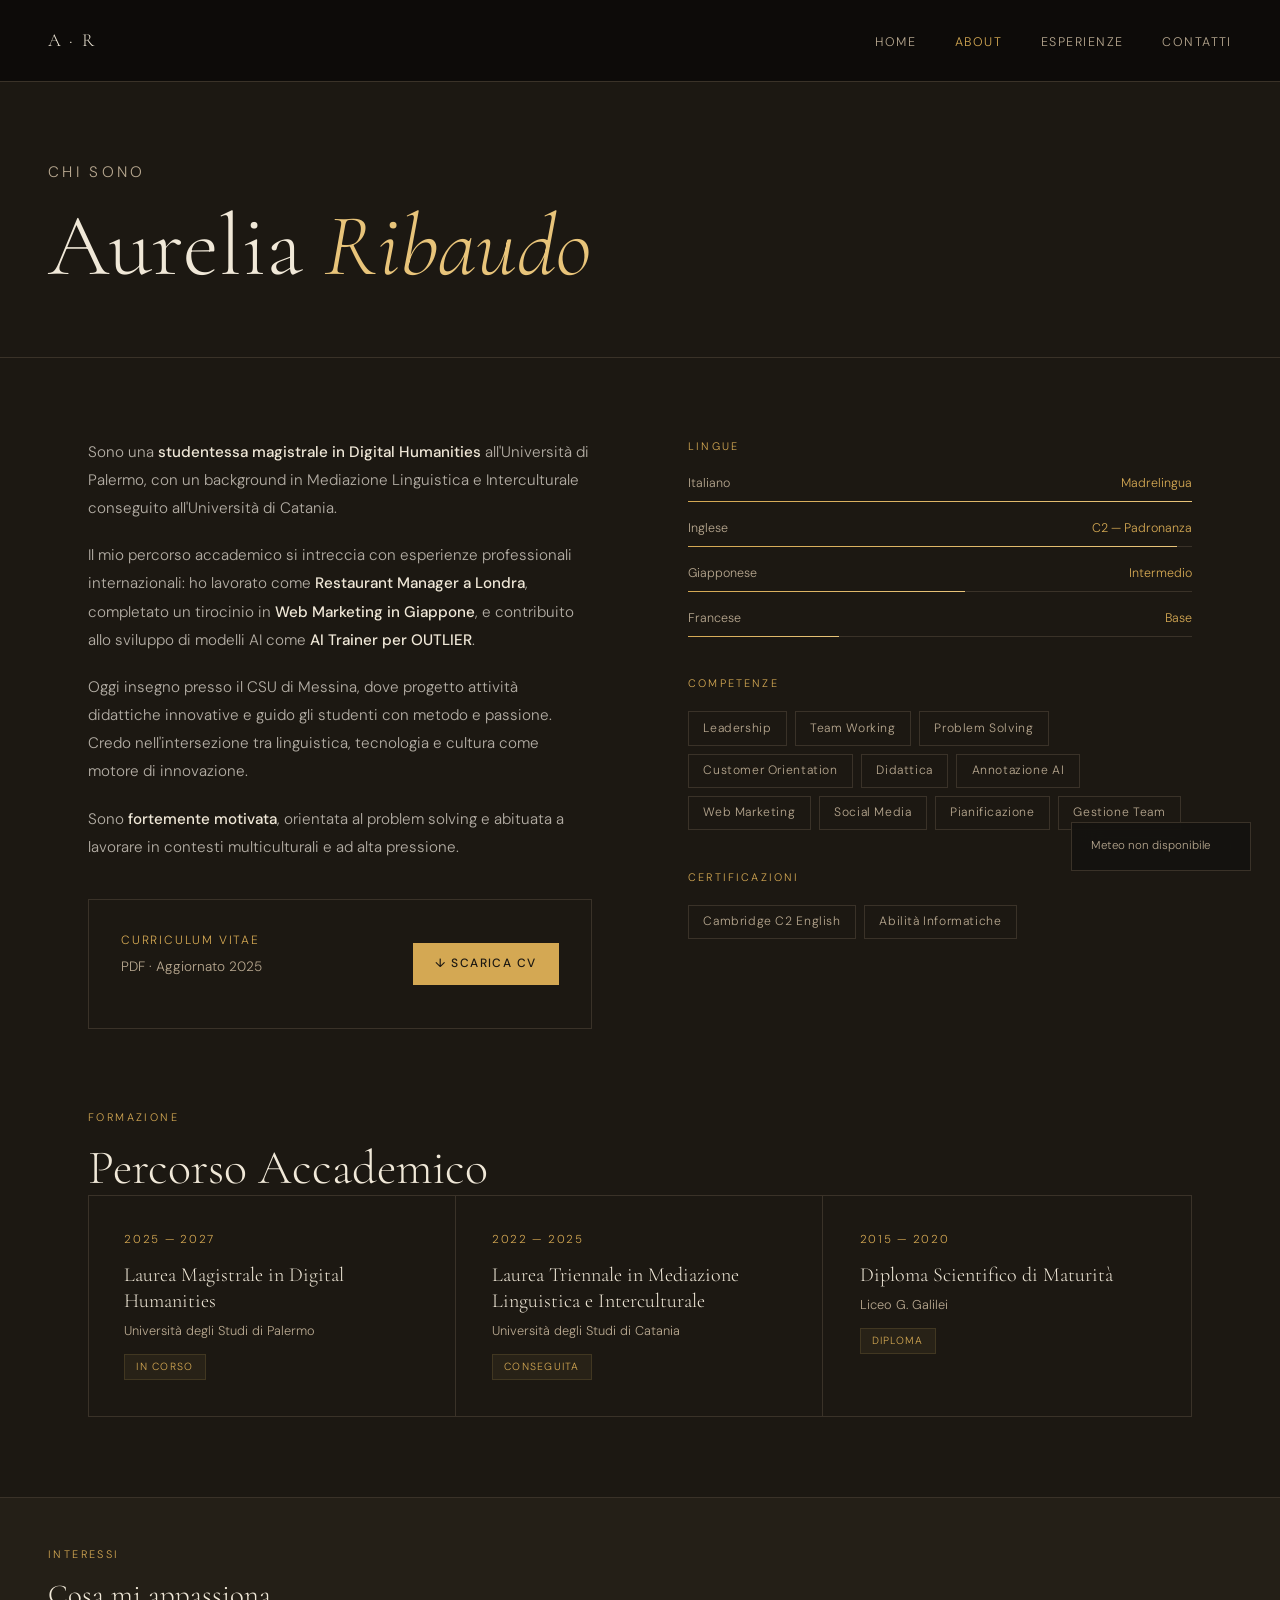
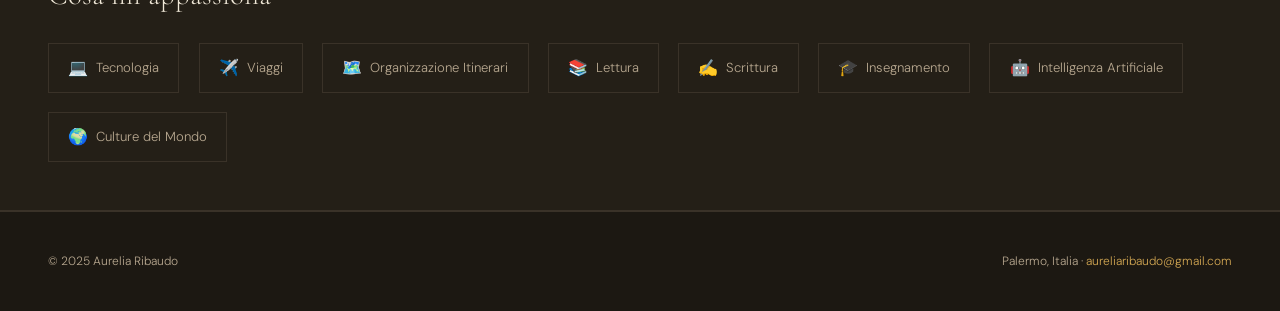
==== about.html @ a0e63a93 "Add files via upload" ====
<!DOCTYPE html>
<html lang="it">
<head>
  <meta charset="UTF-8" />
  <meta name="viewport" content="width=device-width, initial-scale=1.0" />
  <title>About — Aurelia Ribaudo</title>
  <link rel="preconnect" href="https://fonts.googleapis.com" />
  <link rel="preconnect" href="https://fonts.gstatic.com" crossorigin />
  <link href="https://fonts.googleapis.com/css2?family=Cormorant+Garamond:ital,wght@0,300;0,400;0,600;1,300;1,400&family=DM+Sans:wght@300;400;500&display=swap" rel="stylesheet" />
  <link rel="stylesheet" href="css/global.css" />
  <link rel="stylesheet" href="css/about.css" />
</head>
<body>

<!-- NAV -->
<nav id="main-nav" class="solid">
  <a href="index.html" class="nav-logo">A · R</a>
  <ul class="nav-links">
    <li><a href="index.html">Home</a></li>
    <li><a href="about.html" class="active">About</a></li>
    <li><a href="projects.html">Esperienze</a></li>
    <li><a href="contact.html">Contatti</a></li>
  </ul>
</nav>

<!-- WEATHER WIDGET -->
<div id="weather-widget"></div>

<!-- PAGE HEADER -->
<div class="page-header" style="--before-text: 'ABOUT'">
  <p class="label">Chi sono</p>
  <h1>Aurelia <em>Ribaudo</em></h1>
</div>

<!-- ABOUT -->
<div class="about-section">
  <div class="about-grid">

    <!-- BIO -->
    <div class="about-body animate">
      <p>Sono una <strong>studentessa magistrale in Digital Humanities</strong> all'Università di Palermo, con un background in Mediazione Linguistica e Interculturale conseguito all'Università di Catania.</p>
      <p>Il mio percorso accademico si intreccia con esperienze professionali internazionali: ho lavorato come <strong>Restaurant Manager a Londra</strong>, completato un tirocinio in <strong>Web Marketing in Giappone</strong>, e contribuito allo sviluppo di modelli AI come <strong>AI Trainer per OUTLIER</strong>.</p>
      <p>Oggi insegno presso il CSU di Messina, dove progetto attività didattiche innovative e guido gli studenti con metodo e passione. Credo nell'intersezione tra linguistica, tecnologia e cultura come motore di innovazione.</p>
      <p>Sono <strong>fortemente motivata</strong>, orientata al problem solving e abituata a lavorare in contesti multiculturali e ad alta pressione.</p>

      <div class="cv-download-card">
        <div class="cv-info">
          <p>Curriculum Vitae</p>
          <p>PDF · Aggiornato 2025</p>
        </div>
        <a href="cvaurepdf.pdf" download class="btn-dl">
          ↓ Scarica CV
        </a>
      </div>
    </div>

    <!-- SKILLS -->
    <div class="skills-col animate" style="transition-delay:.15s">
      <div class="skill-group">
        <p class="skill-group-label">Lingue</p>
        <div class="skill-bar-item">
          <div class="skill-bar-label"><span>Italiano</span><span>Madrelingua</span></div>
          <div class="skill-bar-track"><div class="skill-bar-fill" data-w="100"></div></div>
        </div>
        <div class="skill-bar-item">
          <div class="skill-bar-label"><span>Inglese</span><span>C2 — Padronanza</span></div>
          <div class="skill-bar-track"><div class="skill-bar-fill" data-w="97"></div></div>
        </div>
        <div class="skill-bar-item">
          <div class="skill-bar-label"><span>Giapponese</span><span>Intermedio</span></div>
          <div class="skill-bar-track"><div class="skill-bar-fill" data-w="55"></div></div>
        </div>
        <div class="skill-bar-item">
          <div class="skill-bar-label"><span>Francese</span><span>Base</span></div>
          <div class="skill-bar-track"><div class="skill-bar-fill" data-w="30"></div></div>
        </div>
      </div>

      <div class="skill-group">
        <p class="skill-group-label">Competenze</p>
        <div class="skill-tags">
          <span class="skill-tag">Leadership</span>
          <span class="skill-tag">Team Working</span>
          <span class="skill-tag">Problem Solving</span>
          <span class="skill-tag">Customer Orientation</span>
          <span class="skill-tag">Didattica</span>
          <span class="skill-tag">Annotazione AI</span>
          <span class="skill-tag">Web Marketing</span>
          <span class="skill-tag">Social Media</span>
          <span class="skill-tag">Pianificazione</span>
          <span class="skill-tag">Gestione Team</span>
        </div>
      </div>

      <div class="skill-group">
        <p class="skill-group-label">Certificazioni</p>
        <div class="skill-tags">
          <span class="skill-tag">Cambridge C2 English</span>
          <span class="skill-tag">Abilità Informatiche</span>
        </div>
      </div>
    </div>
  </div>
</div>

<!-- EDUCATION -->
<div class="edu-section animate">
  <p class="section-label">Formazione</p>
  <h2 class="section-title">Percorso Accademico</h2>
  <div class="edu-grid">
    <div class="edu-card">
      <p class="edu-years">2025 — 2027</p>
      <p class="edu-degree">Laurea Magistrale in Digital Humanities</p>
      <p class="edu-inst">Università degli Studi di Palermo</p>
      <span class="edu-badge">In corso</span>
    </div>
    <div class="edu-card">
      <p class="edu-years">2022 — 2025</p>
      <p class="edu-degree">Laurea Triennale in Mediazione Linguistica e Interculturale</p>
      <p class="edu-inst">Università degli Studi di Catania</p>
      <span class="edu-badge">Conseguita</span>
    </div>
    <div class="edu-card">
      <p class="edu-years">2015 — 2020</p>
      <p class="edu-degree">Diploma Scientifico di Maturità</p>
      <p class="edu-inst">Liceo G. Galilei</p>
      <span class="edu-badge">Diploma</span>
    </div>
  </div>
</div>

<!-- INTERESTS -->
<div class="interests-section">
  <div class="interests-inner">
    <p class="section-label">Interessi</p>
    <h2 class="section-title" style="font-size:1.8rem">Cosa mi appassiona</h2>
    <div class="interests-grid">
      <div class="interest-pill"><span class="interest-icon">💻</span> Tecnologia</div>
      <div class="interest-pill"><span class="interest-icon">✈️</span> Viaggi</div>
      <div class="interest-pill"><span class="interest-icon">🗺️</span> Organizzazione Itinerari</div>
      <div class="interest-pill"><span class="interest-icon">📚</span> Lettura</div>
      <div class="interest-pill"><span class="interest-icon">✍️</span> Scrittura</div>
      <div class="interest-pill"><span class="interest-icon">🎓</span> Insegnamento</div>
      <div class="interest-pill"><span class="interest-icon">🤖</span> Intelligenza Artificiale</div>
      <div class="interest-pill"><span class="interest-icon">🌍</span> Culture del Mondo</div>
    </div>
  </div>
</div>

<!-- FOOTER -->
<footer>
  <span>© 2025 Aurelia Ribaudo</span>
  <span>Palermo, Italia · <a href="mailto:aureliaribaudo@gmail.com">aureliaribaudo@gmail.com</a></span>
</footer>

<script src="js/nav.js"></script>
<script src="js/weather.js"></script>
<script src="js/about.js"></script>
</body>
</html>
---- css/global.css ----
/* ── RESET & ROOT ── */
*, *::before, *::after { box-sizing: border-box; margin: 0; padding: 0; }

:root {
  --bg:          #1c1812;          /* sfondo bruno scuro ma non nero */
  --surface:     #241f17;          /* superfici leggermente più chiare */
  --border:      #3a3228;          /* bordi visibili */
  --cream:       #f0e8d8;          /* testo principale: crema chiara, alto contrasto */
  --muted:       #b8a890;          /* testo secondario: leggibile, non troppo fioco */
  --gold:        #d4a853;          /* accento oro vivo */
  --gold-light:  #e8c47a;          /* accento dorato più luminoso */
}

html { scroll-behavior: smooth; }

body {
  background: var(--bg);
  color: var(--cream);
  font-family: 'DM Sans', sans-serif;
  font-weight: 300;
  line-height: 1.6;
  overflow-x: hidden;
}

/* ── NAV ── */
nav {
  position: fixed; top: 0; left: 0; width: 100%; z-index: 100;
  display: flex; align-items: center; justify-content: space-between;
  padding: 1.6rem 3rem;
  border-bottom: 1px solid transparent;
  transition: border-color .4s, background .4s;
}
nav.scrolled {
  background: rgba(12,11,9,.92);
  backdrop-filter: blur(12px);
  border-color: var(--border);
}
nav.solid {
  background: rgba(12,11,9,.92);
  backdrop-filter: blur(12px);
  border-color: var(--border);
}
.nav-logo {
  font-family: 'Cormorant Garamond', serif;
  font-size: 1.15rem; font-weight: 300;
  letter-spacing: .12em; color: var(--cream);
  text-decoration: none;
}
.nav-links { display: flex; gap: 2.4rem; list-style: none; }
.nav-links a {
  color: var(--muted); text-decoration: none;
  font-size: .78rem; letter-spacing: .12em; text-transform: uppercase;
  transition: color .3s;
}
.nav-links a:hover, .nav-links a.active { color: var(--gold); }

/* ── PAGE HEADER ── */
.page-header {
  padding: 9rem 3rem 4rem;
  border-bottom: 1px solid var(--border);
  position: relative; overflow: hidden;
}
.page-header::before {
  position: absolute; right: -1rem; top: 50%; transform: translateY(-50%);
  font-family: 'Cormorant Garamond', serif; font-size: 14vw; font-weight: 300;
  color: #c4a35a06; line-height: 1; pointer-events: none; white-space: nowrap;
}
.label {
  font-size: .68rem; letter-spacing: .22em;
  text-transform: uppercase; color: var(--gold); margin-bottom: 1rem;
}
.page-header h1 {
  font-family: 'Cormorant Garamond', serif;
  font-size: clamp(2.5rem, 7vw, 5.5rem);
  font-weight: 300; line-height: 1.05;
}
.page-header h1 em { font-style: italic; color: var(--gold-light); }
.page-header p { margin-top: 1rem; font-size: .95rem; color: var(--muted); max-width: 480px; }

/* ── SHARED SECTION UTILS ── */
.section-label {
  font-size: .68rem; letter-spacing: .22em;
  text-transform: uppercase; color: var(--gold); margin-bottom: 1rem;
}
.section-title {
  font-family: 'Cormorant Garamond', serif;
  font-size: clamp(1.8rem, 4vw, 3rem);
  font-weight: 300; line-height: 1.1;
}

/* ── BUTTONS ── */
.btn {
  display: inline-block; text-decoration: none;
  padding: .8rem 2rem; font-size: .78rem;
  letter-spacing: .14em; text-transform: uppercase;
  transition: all .3s;
}
.btn-primary { background: var(--gold); color: var(--bg); font-weight: 500; }
.btn-primary:hover { background: var(--gold-light); }
.btn-outline { border: 1px solid var(--muted); color: var(--cream); }
.btn-outline:hover { border-color: var(--gold); color: var(--gold); }

/* ── FOOTER ── */
footer {
  border-top: 1px solid var(--border);
  padding: 2.5rem 3rem;
  display: flex; justify-content: space-between; align-items: center;
  font-size: .75rem; color: var(--muted);
}
footer a { color: var(--gold); text-decoration: none; }

/* ── ANIMATE UTILITY ── */
.animate {
  opacity: 0; transform: translateY(20px);
  transition: opacity .7s, transform .7s;
}
.animate.visible { opacity: 1; transform: translateY(0); }

/* ── WEATHER WIDGET ── */
#weather-widget {
  position: fixed; bottom: 1.8rem; right: 1.8rem; z-index: 200;
  background: rgba(20, 19, 16, .92);
  backdrop-filter: blur(14px);
  border: 1px solid var(--border);
  padding: .9rem 1.2rem;
  display: flex; align-items: center; gap: .9rem;
  min-width: 180px;
  opacity: 0; transform: translateY(10px);
  transition: opacity .5s, transform .5s, border-color .3s;
  cursor: default;
}
#weather-widget.loaded { opacity: 1; transform: translateY(0); }
#weather-widget:hover { border-color: var(--gold); }
.weather-icon { font-size: 1.5rem; line-height: 1; flex-shrink: 0; }
.weather-body { display: flex; flex-direction: column; gap: .05rem; }
.weather-temp {
  font-family: 'Cormorant Garamond', serif;
  font-size: 1.3rem; font-weight: 300; color: var(--cream); line-height: 1;
}
.weather-desc {
  font-size: .68rem; letter-spacing: .08em; text-transform: uppercase;
  color: var(--muted);
}
.weather-loc {
  font-size: .65rem; color: #cfcecb; letter-spacing: .06em;
}
.weather-error { font-size: .72rem; color: var(--muted); }

/* ── ANIMATIONS ── */
@keyframes fadeUp { from { opacity: 0; transform: translateY(24px); } to { opacity: 1; transform: translateY(0); } }
@keyframes fadeIn { from { opacity: 0; } to { opacity: 1; } }
@keyframes pulse { 0%,100% { opacity: 1; } 50% { opacity: .3; } }

/* ── RESPONSIVE ── */
@media (max-width: 768px) {
  nav { padding: 1.2rem 1.5rem; }
  .page-header { padding: 7rem 1.5rem 3rem; }
  footer { flex-direction: column; gap: 1rem; text-align: center; padding: 2rem 1.5rem; }
  #weather-widget { bottom: 1rem; right: 1rem; padding: .7rem .9rem; min-width: 0; }
}
---- css/about.css ----
:root {
  --bg:          #1c1812;          /* sfondo bruno scuro ma non nero */
  --surface:     #241f17;          /* superfici leggermente più chiare */
  --border:      #3a3228;          /* bordi visibili */
  --cream:       #f0e8d8;          /* testo principale: crema chiara, alto contrasto */
  --muted:       #b8a890;          /* testo secondario: leggibile, non troppo fioco */
  --gold:        #d4a853;          /* accento oro vivo */
  --gold-light:  #e8c47a;          /* accento dorato più luminoso */
}/* ── ABOUT SECTION ── */
.about-section { padding: 5rem 3rem; max-width: 1200px; margin: 0 auto; }
.about-grid { display: grid; grid-template-columns: 1fr 1fr; gap: 6rem; align-items: start; }

.about-body p { color: #b5afa6; font-size: .95rem; line-height: 1.85; margin-bottom: 1.2rem; }
.about-body p strong { color: var(--cream); font-weight: 500; }

/* CV Download Card */
.cv-download-card {
  margin-top: 2.4rem;
  border: 1px solid var(--border);
  padding: 1.8rem 2rem;
  display: flex; align-items: center; justify-content: space-between; gap: 1rem;
  transition: border-color .3s;
}
.cv-download-card:hover { border-color: var(--gold); }
.cv-info p:first-child {
  font-size: .75rem; letter-spacing: .15em; text-transform: uppercase;
  color: var(--gold); margin-bottom: .2rem;
}
.cv-info p:last-child { font-size: .85rem; color: var(--muted); }
.btn-dl {
  display: inline-flex; align-items: center; gap: .5rem;
  background: var(--gold); color: var(--bg);
  padding: .7rem 1.4rem;
  font-size: .75rem; letter-spacing: .12em; text-transform: uppercase; font-weight: 500;
  text-decoration: none; white-space: nowrap; transition: background .3s;
}
.btn-dl:hover { background: var(--gold-light); }

/* ── SKILLS COL ── */
.skill-group { margin-bottom: 2.4rem; }
.skill-group-label { font-size: .68rem; letter-spacing: .2em; text-transform: uppercase; color: var(--gold); margin-bottom: 1.2rem; }

.skill-tags { display: flex; flex-wrap: wrap; gap: .5rem; }
.skill-tag {
  padding: .4rem .9rem; border: 1px solid var(--border);
  font-size: .76rem; color: var(--muted); letter-spacing: .05em; transition: all .25s;
}
.skill-tag:hover { border-color: var(--gold); color: var(--cream); }

.skill-bar-item { margin-bottom: 1.1rem; }
.skill-bar-label {
  display: flex; justify-content: space-between;
  font-size: .78rem; color: var(--muted); margin-bottom: .4rem;
}
.skill-bar-label span:last-child { color: var(--gold); }
.skill-bar-track { height: 1px; background: var(--border); position: relative; }
.skill-bar-fill {
  height: 1px;
  background: linear-gradient(90deg, var(--gold), var(--gold-light));
  width: 0; transition: width 1.2s ease;
}

/* ── EDUCATION ── */
.edu-section { padding: 0 3rem 5rem; max-width: 1200px; margin: 0 auto; }
.edu-grid {
  display: grid; grid-template-columns: repeat(auto-fit, minmax(280px, 1fr));
  gap: 1px; border: 1px solid var(--border);
}
.edu-card {
  padding: 2.2rem; border-right: 1px solid var(--border);
  transition: background .3s;
}
.edu-card:last-child { border-right: none; }
.edu-card:hover { background: var(--surface); }
.edu-years { font-size: .72rem; letter-spacing: .15em; text-transform: uppercase; color: var(--gold); margin-bottom: .8rem; }
.edu-degree { font-family: 'Cormorant Garamond', serif; font-size: 1.25rem; line-height: 1.3; color: var(--cream); margin-bottom: .4rem; }
.edu-inst { font-size: .8rem; color: var(--muted); }
.edu-badge {
  display: inline-block; margin-top: .8rem;
  padding: .25rem .7rem;
  background: #c4a35a12; border: 1px solid #c4a35a28;
  color: var(--gold); font-size: .65rem; letter-spacing: .12em; text-transform: uppercase;
}

/* ── INTERESTS ── */
.interests-section {
  padding: 3rem;
  background: var(--surface);
  border-top: 1px solid var(--border); border-bottom: 1px solid var(--border);
}
.interests-inner { max-width: 1200px; margin: 0 auto; }
.interests-grid { display: flex; flex-wrap: wrap; gap: 1.2rem; margin-top: 2rem; }
.interest-pill {
  display: flex; align-items: center; gap: .5rem;
  padding: .7rem 1.2rem; border: 1px solid var(--border);
  font-size: .82rem; color: var(--muted); transition: all .3s;
}
.interest-pill:hover { border-color: var(--gold); color: var(--cream); }
.interest-icon { font-size: 1rem; }

/* ── RESPONSIVE ── */
@media (max-width: 768px) {
  .about-section { padding: 3rem 1.5rem; }
  .about-grid { grid-template-columns: 1fr; gap: 3rem; }
  .edu-section { padding: 0 1.5rem 3rem; }
  .interests-section { padding: 2.5rem 1.5rem; }
  .cv-download-card { flex-direction: column; align-items: flex-start; }
}
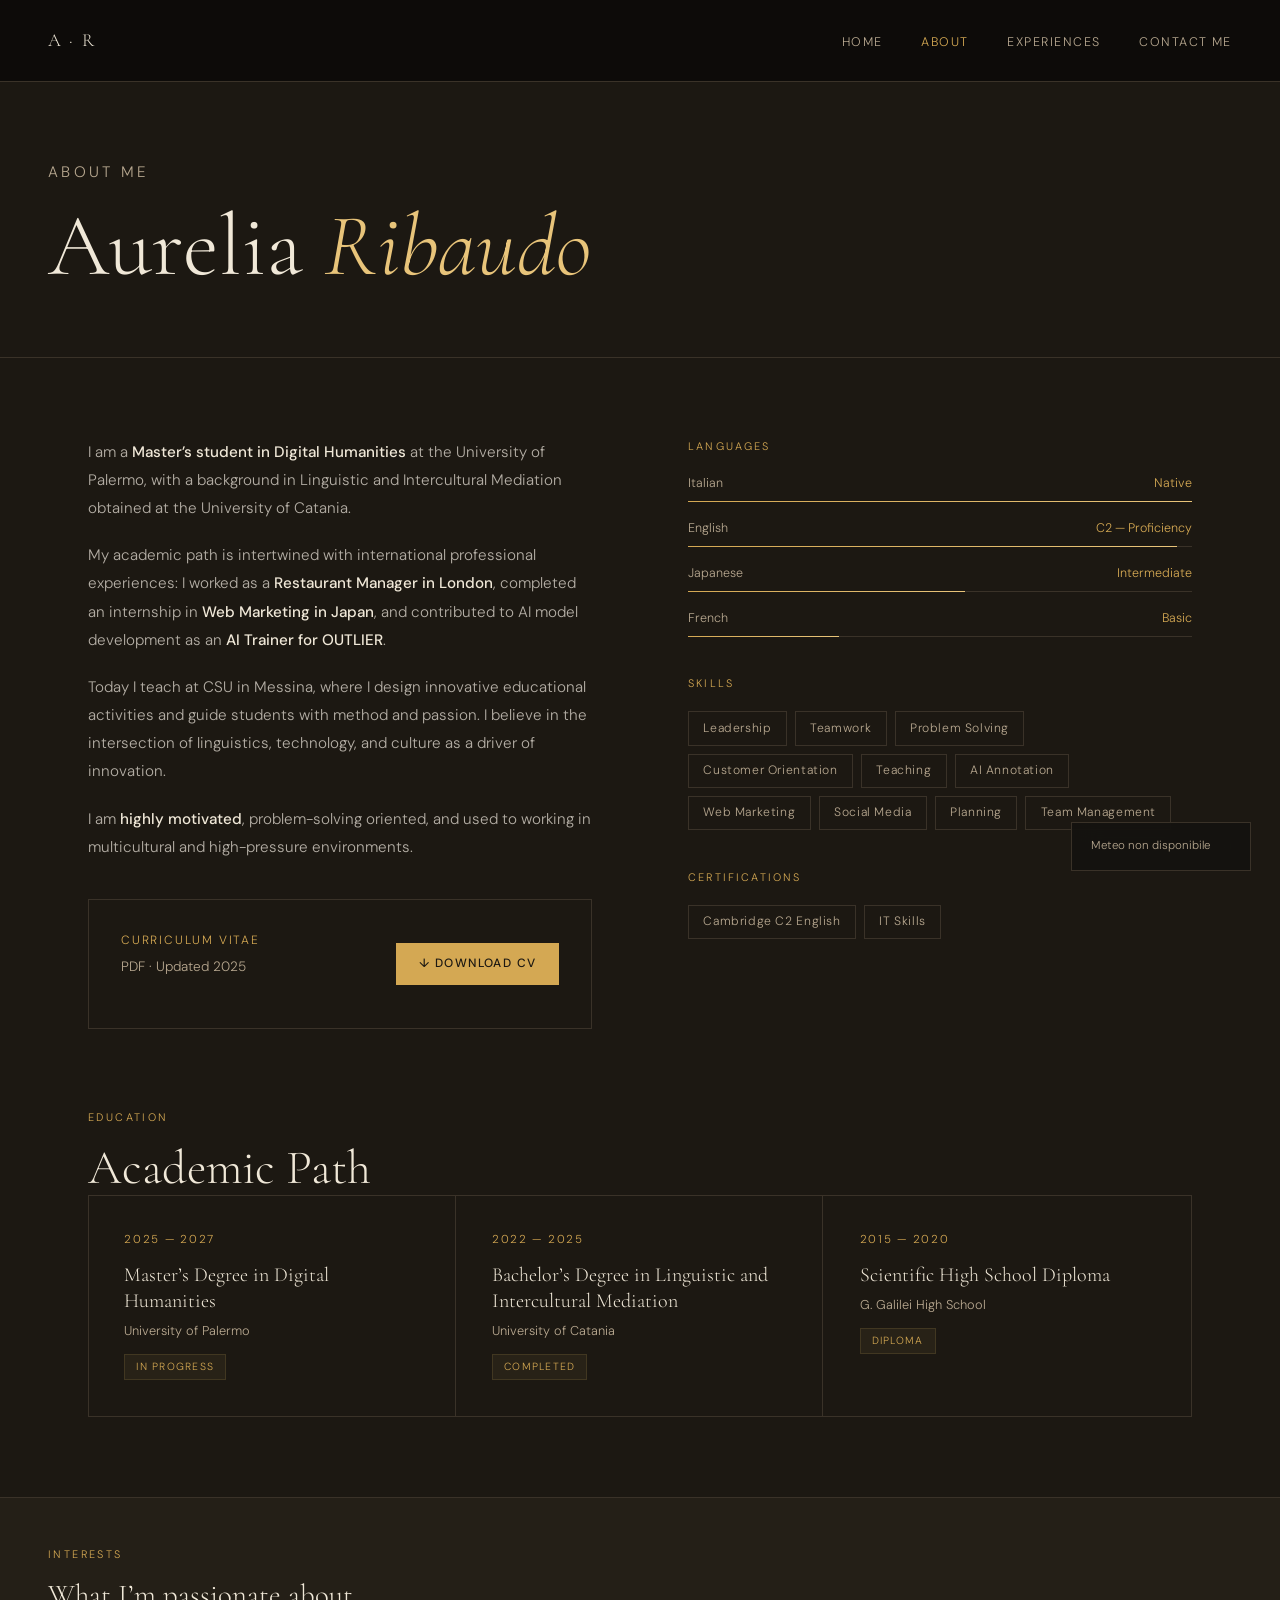
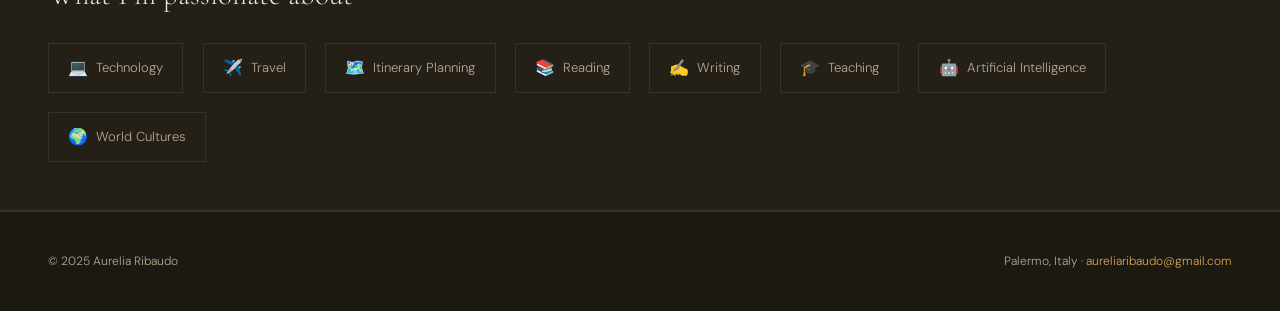
==== commit 0520c2c8: "Add files via upload" ====
--- a/about.html
+++ b/about.html
@@ -1,5 +1,5 @@
 <!DOCTYPE html>
-<html lang="it">
+<html lang="en">
 <head>
   <meta charset="UTF-8" />
   <meta name="viewport" content="width=device-width, initial-scale=1.0" />
@@ -18,8 +18,8 @@
   <ul class="nav-links">
     <li><a href="index.html">Home</a></li>
     <li><a href="about.html" class="active">About</a></li>
-    <li><a href="projects.html">Esperienze</a></li>
-    <li><a href="contact.html">Contatti</a></li>
+    <li><a href="projects.html">Experiences</a></li>
+    <li><a href="contact.html">Contact Me</a></li>
   </ul>
 </nav>
 
@@ -28,7 +28,7 @@
 
 <!-- PAGE HEADER -->
 <div class="page-header" style="--before-text: 'ABOUT'">
-  <p class="label">Chi sono</p>
+  <p class="label">About me</p>
   <h1>Aurelia <em>Ribaudo</em></h1>
 </div>
 
@@ -38,18 +38,18 @@
 
     <!-- BIO -->
     <div class="about-body animate">
-      <p>Sono una <strong>studentessa magistrale in Digital Humanities</strong> all'Università di Palermo, con un background in Mediazione Linguistica e Interculturale conseguito all'Università di Catania.</p>
-      <p>Il mio percorso accademico si intreccia con esperienze professionali internazionali: ho lavorato come <strong>Restaurant Manager a Londra</strong>, completato un tirocinio in <strong>Web Marketing in Giappone</strong>, e contribuito allo sviluppo di modelli AI come <strong>AI Trainer per OUTLIER</strong>.</p>
-      <p>Oggi insegno presso il CSU di Messina, dove progetto attività didattiche innovative e guido gli studenti con metodo e passione. Credo nell'intersezione tra linguistica, tecnologia e cultura come motore di innovazione.</p>
-      <p>Sono <strong>fortemente motivata</strong>, orientata al problem solving e abituata a lavorare in contesti multiculturali e ad alta pressione.</p>
+      <p>I am a <strong>Master’s student in Digital Humanities</strong> at the University of Palermo, with a background in Linguistic and Intercultural Mediation obtained at the University of Catania.</p>
+      <p>My academic path is intertwined with international professional experiences: I worked as a <strong>Restaurant Manager in London</strong>, completed an internship in <strong>Web Marketing in Japan</strong>, and contributed to AI model development as an <strong>AI Trainer for OUTLIER</strong>.</p>
+      <p>Today I teach at CSU in Messina, where I design innovative educational activities and guide students with method and passion. I believe in the intersection of linguistics, technology, and culture as a driver of innovation.</p>
+      <p>I am <strong>highly motivated</strong>, problem-solving oriented, and used to working in multicultural and high-pressure environments.</p>
 
       <div class="cv-download-card">
         <div class="cv-info">
           <p>Curriculum Vitae</p>
-          <p>PDF · Aggiornato 2025</p>
+          <p>PDF · Updated 2025</p>
         </div>
-        <a href="cvaurepdf.pdf" download class="btn-dl">
-          ↓ Scarica CV
+        <a href="images/cvaurepdf.pdf" download class="btn-dl">
+          ↓ Download CV
         </a>
       </div>
     </div>
@@ -57,46 +57,46 @@
     <!-- SKILLS -->
     <div class="skills-col animate" style="transition-delay:.15s">
       <div class="skill-group">
-        <p class="skill-group-label">Lingue</p>
+        <p class="skill-group-label">Languages</p>
         <div class="skill-bar-item">
-          <div class="skill-bar-label"><span>Italiano</span><span>Madrelingua</span></div>
+          <div class="skill-bar-label"><span>Italian</span><span>Native</span></div>
           <div class="skill-bar-track"><div class="skill-bar-fill" data-w="100"></div></div>
         </div>
         <div class="skill-bar-item">
-          <div class="skill-bar-label"><span>Inglese</span><span>C2 — Padronanza</span></div>
+          <div class="skill-bar-label"><span>English</span><span>C2 — Proficiency</span></div>
           <div class="skill-bar-track"><div class="skill-bar-fill" data-w="97"></div></div>
         </div>
         <div class="skill-bar-item">
-          <div class="skill-bar-label"><span>Giapponese</span><span>Intermedio</span></div>
+          <div class="skill-bar-label"><span>Japanese</span><span>Intermediate</span></div>
           <div class="skill-bar-track"><div class="skill-bar-fill" data-w="55"></div></div>
         </div>
         <div class="skill-bar-item">
-          <div class="skill-bar-label"><span>Francese</span><span>Base</span></div>
+          <div class="skill-bar-label"><span>French</span><span>Basic</span></div>
           <div class="skill-bar-track"><div class="skill-bar-fill" data-w="30"></div></div>
         </div>
       </div>
 
       <div class="skill-group">
-        <p class="skill-group-label">Competenze</p>
+        <p class="skill-group-label">Skills</p>
         <div class="skill-tags">
           <span class="skill-tag">Leadership</span>
-          <span class="skill-tag">Team Working</span>
+          <span class="skill-tag">Teamwork</span>
           <span class="skill-tag">Problem Solving</span>
           <span class="skill-tag">Customer Orientation</span>
-          <span class="skill-tag">Didattica</span>
-          <span class="skill-tag">Annotazione AI</span>
+          <span class="skill-tag">Teaching</span>
+          <span class="skill-tag">AI Annotation</span>
           <span class="skill-tag">Web Marketing</span>
           <span class="skill-tag">Social Media</span>
-          <span class="skill-tag">Pianificazione</span>
-          <span class="skill-tag">Gestione Team</span>
+          <span class="skill-tag">Planning</span>
+          <span class="skill-tag">Team Management</span>
         </div>
       </div>
 
       <div class="skill-group">
-        <p class="skill-group-label">Certificazioni</p>
+        <p class="skill-group-label">Certifications</p>
         <div class="skill-tags">
           <span class="skill-tag">Cambridge C2 English</span>
-          <span class="skill-tag">Abilità Informatiche</span>
+          <span class="skill-tag">IT Skills</span>
         </div>
       </div>
     </div>
@@ -105,25 +105,25 @@
 
 <!-- EDUCATION -->
 <div class="edu-section animate">
-  <p class="section-label">Formazione</p>
-  <h2 class="section-title">Percorso Accademico</h2>
+  <p class="section-label">Education</p>
+  <h2 class="section-title">Academic Path</h2>
   <div class="edu-grid">
     <div class="edu-card">
       <p class="edu-years">2025 — 2027</p>
-      <p class="edu-degree">Laurea Magistrale in Digital Humanities</p>
-      <p class="edu-inst">Università degli Studi di Palermo</p>
-      <span class="edu-badge">In corso</span>
+      <p class="edu-degree">Master’s Degree in Digital Humanities</p>
+      <p class="edu-inst">University of Palermo</p>
+      <span class="edu-badge">In progress</span>
     </div>
     <div class="edu-card">
       <p class="edu-years">2022 — 2025</p>
-      <p class="edu-degree">Laurea Triennale in Mediazione Linguistica e Interculturale</p>
-      <p class="edu-inst">Università degli Studi di Catania</p>
-      <span class="edu-badge">Conseguita</span>
+      <p class="edu-degree">Bachelor’s Degree in Linguistic and Intercultural Mediation</p>
+      <p class="edu-inst">University of Catania</p>
+      <span class="edu-badge">Completed</span>
     </div>
     <div class="edu-card">
       <p class="edu-years">2015 — 2020</p>
-      <p class="edu-degree">Diploma Scientifico di Maturità</p>
-      <p class="edu-inst">Liceo G. Galilei</p>
+      <p class="edu-degree">Scientific High School Diploma</p>
+      <p class="edu-inst">G. Galilei High School</p>
       <span class="edu-badge">Diploma</span>
     </div>
   </div>
@@ -132,17 +132,17 @@
 <!-- INTERESTS -->
 <div class="interests-section">
   <div class="interests-inner">
-    <p class="section-label">Interessi</p>
-    <h2 class="section-title" style="font-size:1.8rem">Cosa mi appassiona</h2>
+    <p class="section-label">Interests</p>
+    <h2 class="section-title" style="font-size:1.8rem">What I’m passionate about</h2>
     <div class="interests-grid">
-      <div class="interest-pill"><span class="interest-icon">💻</span> Tecnologia</div>
-      <div class="interest-pill"><span class="interest-icon">✈️</span> Viaggi</div>
-      <div class="interest-pill"><span class="interest-icon">🗺️</span> Organizzazione Itinerari</div>
-      <div class="interest-pill"><span class="interest-icon">📚</span> Lettura</div>
-      <div class="interest-pill"><span class="interest-icon">✍️</span> Scrittura</div>
-      <div class="interest-pill"><span class="interest-icon">🎓</span> Insegnamento</div>
-      <div class="interest-pill"><span class="interest-icon">🤖</span> Intelligenza Artificiale</div>
-      <div class="interest-pill"><span class="interest-icon">🌍</span> Culture del Mondo</div>
+      <div class="interest-pill"><span class="interest-icon">💻</span> Technology</div>
+      <div class="interest-pill"><span class="interest-icon">✈️</span> Travel</div>
+      <div class="interest-pill"><span class="interest-icon">🗺️</span> Itinerary Planning</div>
+      <div class="interest-pill"><span class="interest-icon">📚</span> Reading</div>
+      <div class="interest-pill"><span class="interest-icon">✍️</span> Writing</div>
+      <div class="interest-pill"><span class="interest-icon">🎓</span> Teaching</div>
+      <div class="interest-pill"><span class="interest-icon">🤖</span> Artificial Intelligence</div>
+      <div class="interest-pill"><span class="interest-icon">🌍</span> World Cultures</div>
     </div>
   </div>
 </div>
@@ -150,11 +150,11 @@
 <!-- FOOTER -->
 <footer>
   <span>© 2025 Aurelia Ribaudo</span>
-  <span>Palermo, Italia · <a href="mailto:aureliaribaudo@gmail.com">aureliaribaudo@gmail.com</a></span>
+  <span>Palermo, Italy · <a href="mailto:aureliaribaudo@gmail.com">aureliaribaudo@gmail.com</a></span>
 </footer>
 
 <script src="js/nav.js"></script>
 <script src="js/weather.js"></script>
 <script src="js/about.js"></script>
 </body>
-</html>
+</html>
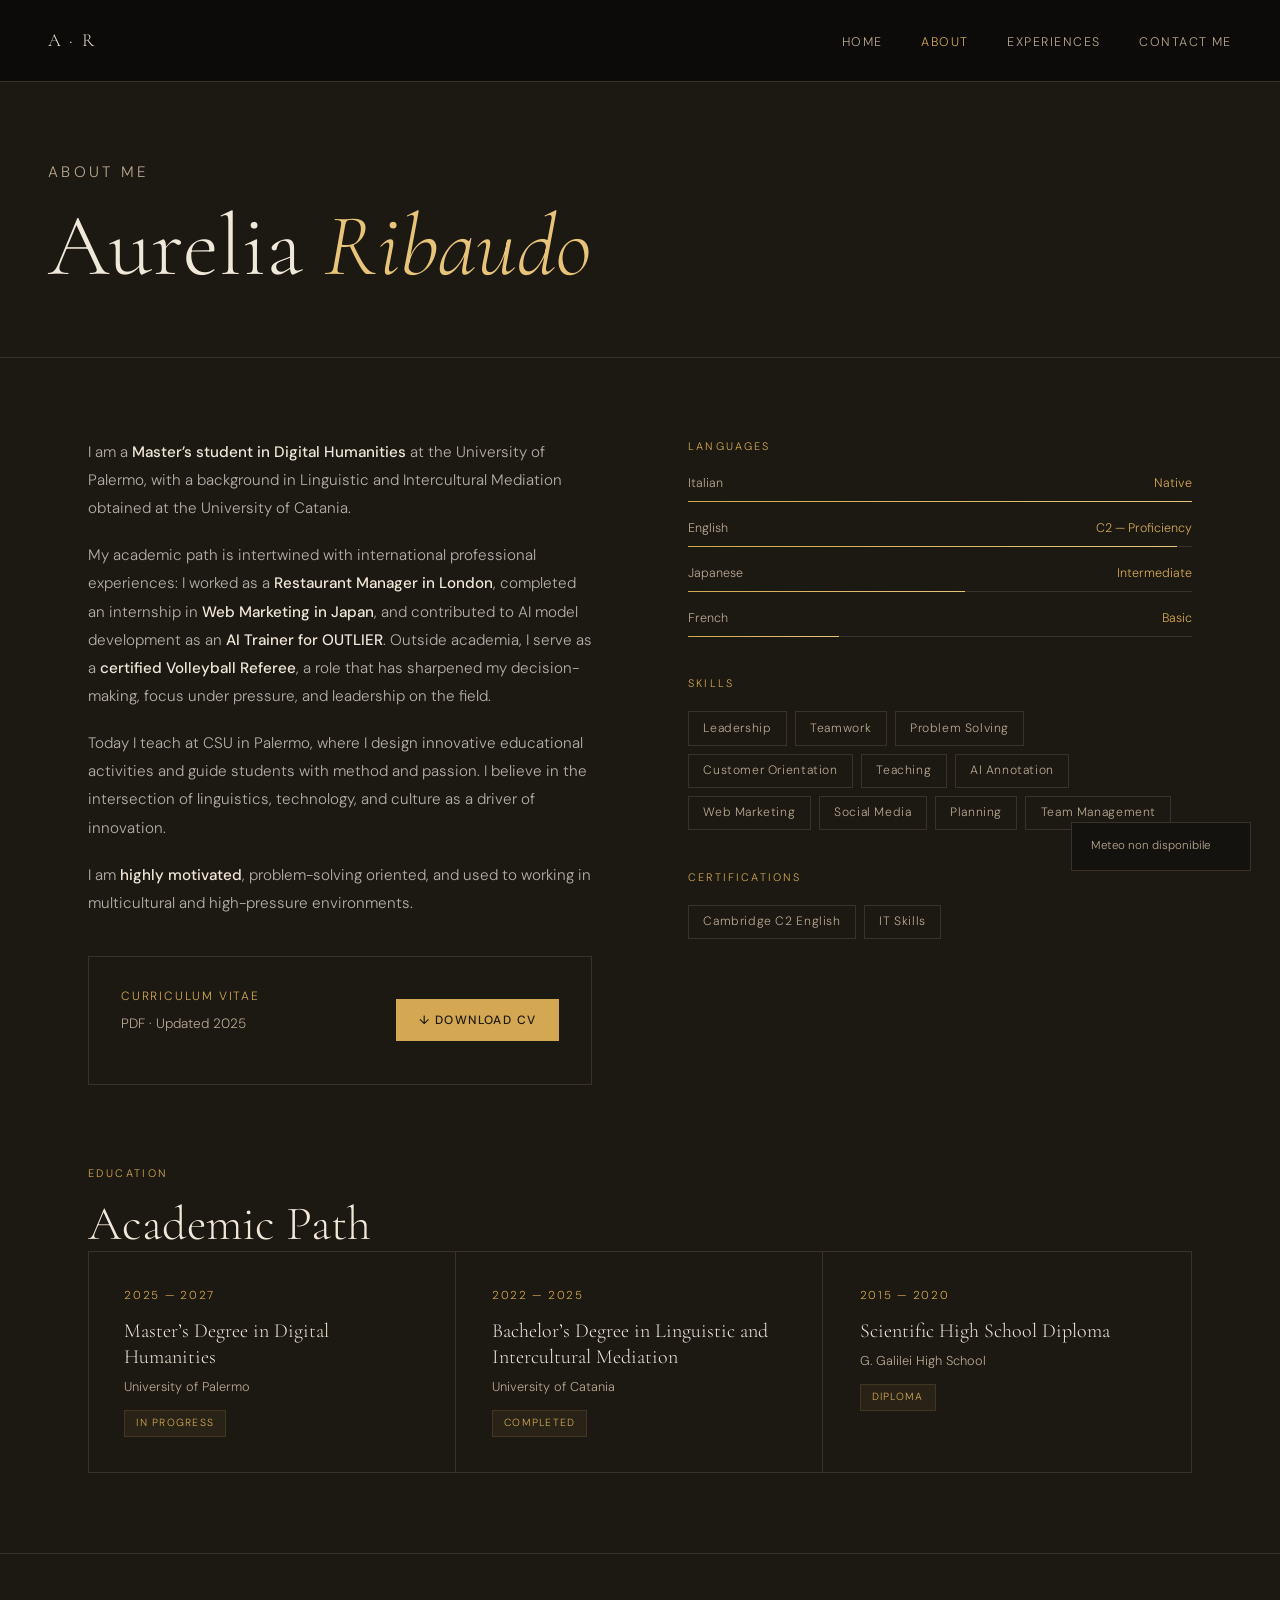
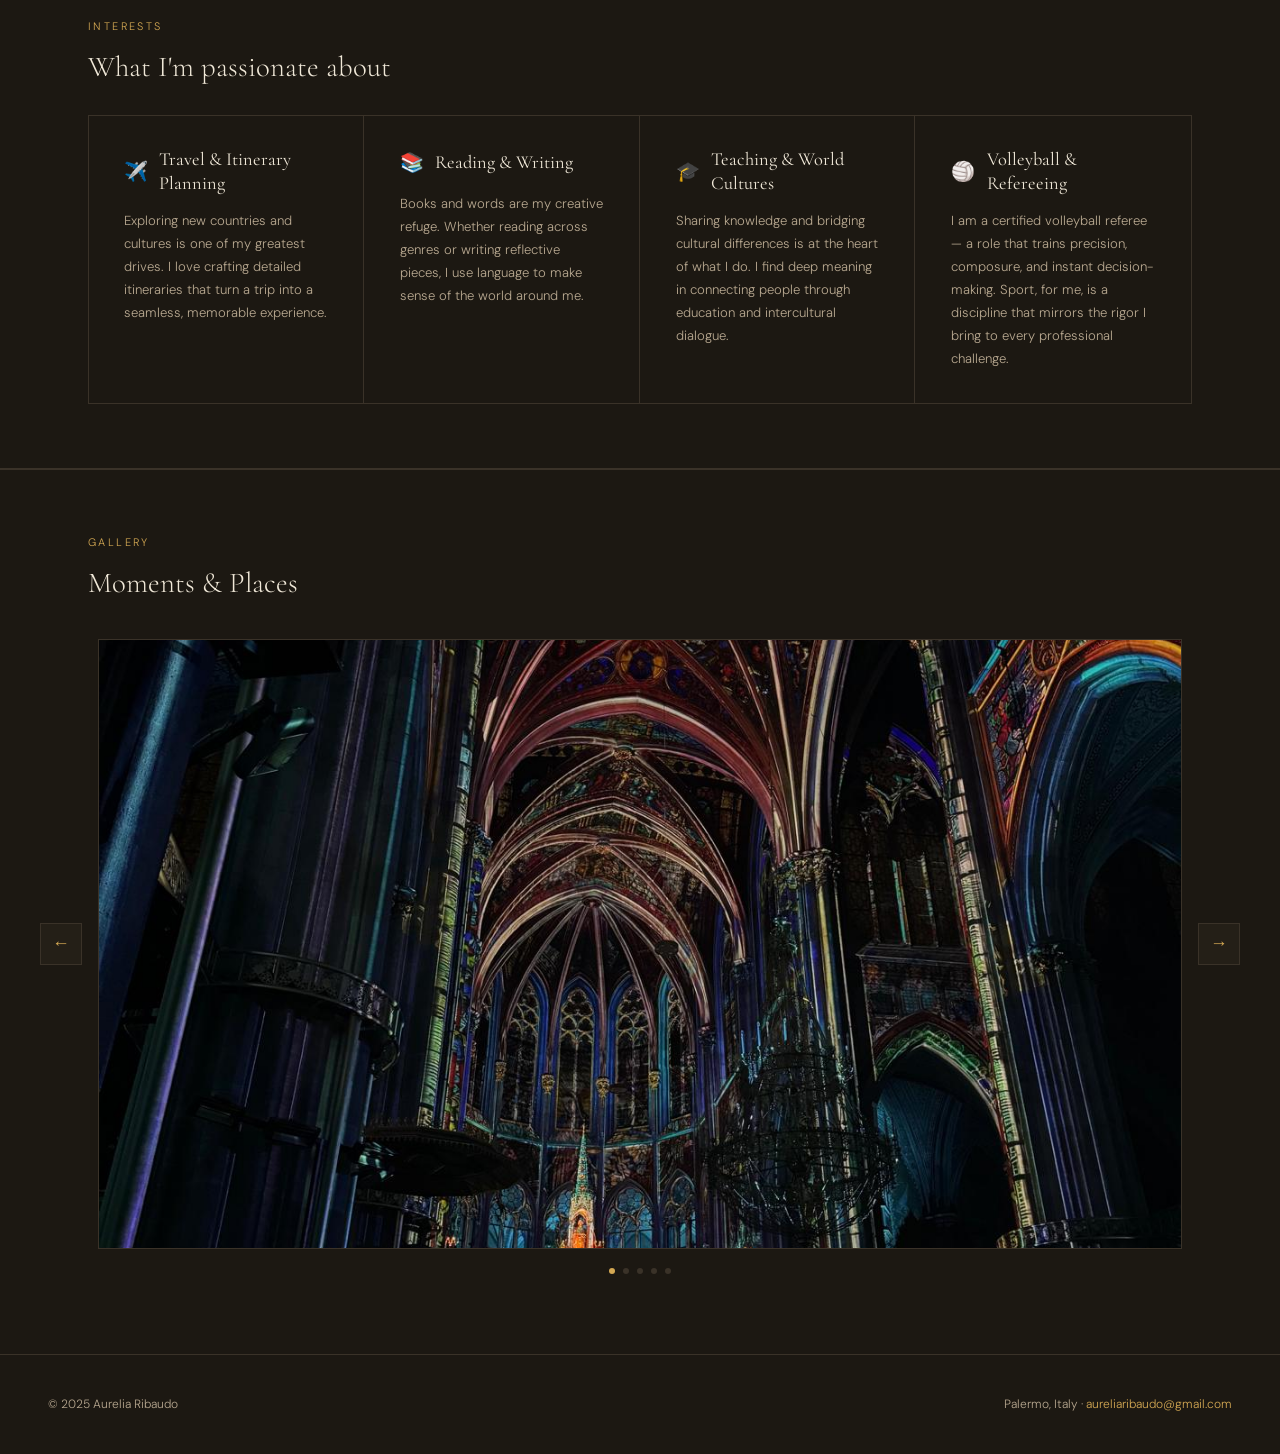
==== commit e0e0fe24: "Add files via upload" ====
--- a/about.html
+++ b/about.html
@@ -14,7 +14,7 @@
 
 <!-- NAV -->
 <nav id="main-nav" class="solid">
-  <a href="index.html" class="nav-logo">A · R</a>
+  <a href="index.html" class="nav-logo">A · R </a>
   <ul class="nav-links">
     <li><a href="index.html">Home</a></li>
     <li><a href="about.html" class="active">About</a></li>
@@ -39,8 +39,7 @@
     <!-- BIO -->
     <div class="about-body animate">
       <p>I am a <strong>Master’s student in Digital Humanities</strong> at the University of Palermo, with a background in Linguistic and Intercultural Mediation obtained at the University of Catania.</p>
-      <p>My academic path is intertwined with international professional experiences: I worked as a <strong>Restaurant Manager in London</strong>, completed an internship in <strong>Web Marketing in Japan</strong>, and contributed to AI model development as an <strong>AI Trainer for OUTLIER</strong>.</p>
-      <p>Today I teach at CSU in Messina, where I design innovative educational activities and guide students with method and passion. I believe in the intersection of linguistics, technology, and culture as a driver of innovation.</p>
+      <p>My academic path is intertwined with international professional experiences: I worked as a <strong>Restaurant Manager in London</strong>, completed an internship in <strong>Web Marketing in Japan</strong>, and contributed to AI model development as an <strong>AI Trainer for OUTLIER</strong>. Outside academia, I serve as a <strong>certified Volleyball Referee</strong>, a role that has sharpened my decision-making, focus under pressure, and leadership on the field.</p>      <p>Today I teach at CSU in Palermo, where I design innovative educational activities and guide students with method and passion. I believe in the intersection of linguistics, technology, and culture as a driver of innovation.</p>
       <p>I am <strong>highly motivated</strong>, problem-solving oriented, and used to working in multicultural and high-pressure environments.</p>
 
       <div class="cv-download-card">
@@ -133,18 +132,63 @@
 <div class="interests-section">
   <div class="interests-inner">
     <p class="section-label">Interests</p>
-    <h2 class="section-title" style="font-size:1.8rem">What I’m passionate about</h2>
+    <h2 class="section-title" style="font-size:1.8rem">What I'm passionate about</h2>
     <div class="interests-grid">
-      <div class="interest-pill"><span class="interest-icon">💻</span> Technology</div>
-      <div class="interest-pill"><span class="interest-icon">✈️</span> Travel</div>
-      <div class="interest-pill"><span class="interest-icon">🗺️</span> Itinerary Planning</div>
-      <div class="interest-pill"><span class="interest-icon">📚</span> Reading</div>
-      <div class="interest-pill"><span class="interest-icon">✍️</span> Writing</div>
-      <div class="interest-pill"><span class="interest-icon">🎓</span> Teaching</div>
-      <div class="interest-pill"><span class="interest-icon">🤖</span> Artificial Intelligence</div>
-      <div class="interest-pill"><span class="interest-icon">🌍</span> World Cultures</div>
-    </div>
-  </div>
+
+      <div class="interest-card">
+        <div class="interest-card-header">
+          <span class="interest-icon">✈️</span>
+          <h3 class="interest-card-title">Travel & Itinerary Planning</h3>
+        </div>
+        <p class="interest-card-desc">Exploring new countries and cultures is one of my greatest drives. I love crafting detailed itineraries that turn a trip into a seamless, memorable experience.</p>
+      </div>
+
+      <div class="interest-card">
+        <div class="interest-card-header">
+          <span class="interest-icon">📚</span>
+          <h3 class="interest-card-title">Reading & Writing</h3>
+        </div>
+        <p class="interest-card-desc">Books and words are my creative refuge. Whether reading across genres or writing reflective pieces, I use language to make sense of the world around me.</p>
+      </div>
+
+      <div class="interest-card">
+        <div class="interest-card-header">
+          <span class="interest-icon">🎓</span>
+          <h3 class="interest-card-title">Teaching & World Cultures</h3>
+        </div>
+        <p class="interest-card-desc">Sharing knowledge and bridging cultural differences is at the heart of what I do. I find deep meaning in connecting people through education and intercultural dialogue.</p>
+      </div>
+      <div class="interest-card">
+
+      <div class="interest-card-header">
+        <span class="interest-icon">🏐</span>
+        <h3 class="interest-card-title">Volleyball & Refereeing</h3>
+      </div>
+      <p class="interest-card-desc">I am a certified volleyball referee — a role that trains precision, composure, and instant decision-making. Sport, for me, is a discipline that mirrors the rigor I bring to every professional challenge.</p>
+    </div>
+
+    </div>
+  </div>
+</div>
+
+<!-- GALLERY -->
+<div class="gallery-section">
+  <div class="gallery-inner">
+    <p class="section-label">Gallery</p>
+    <h2 class="section-title" style="font-size:1.8rem">Moments & Places</h2>
+  </div>
+ <div class="gallery-track-wrapper">
+  <button class="gallery-arrow left" id="galleryPrev">&#8592;</button>
+  <div class="gallery-track" id="galleryTrack">
+    <div class="gallery-slide"><img src="images/img1.jpeg" alt="Photo 1" /></div>
+    <div class="gallery-slide"><img src="images/img2.jpeg" alt="Photo 2" /></div>
+    <div class="gallery-slide"><img src="images/img3.jpeg" alt="Photo 3" /></div>
+    <div class="gallery-slide"><img src="images/img4.jpeg" alt="Photo 4" /></div>
+    <div class="gallery-slide"><img src="images/img5.jpeg" alt="Photo 5" /></div>
+  </div>
+  <button class="gallery-arrow right" id="galleryNext">&#8594;</button>
+</div>
+<div class="gallery-dots"></div>
 </div>
 
 <!-- FOOTER -->
--- a/css/about.css
+++ b/css/about.css
@@ -84,19 +84,141 @@
 
 /* ── INTERESTS ── */
 .interests-section {
-  padding: 3rem;
+  padding: 4rem 0;               
+  background: var(--bg);
+  border-top: 1px solid var(--border);
+  border-bottom: 1px solid var(--border);
+}
+
+.interests-inner {
+  max-width: 1200px;
+  margin: 0 auto;
+  padding: 0 3rem;             
+}
+.interests-grid {
+  display: grid;
+  grid-template-columns: repeat(auto-fit, minmax(260px, 1fr));
+  gap: 1px;
+  border: 1px solid var(--border);
+  margin-top: 2rem;
+}
+
+.interest-card {
+  padding: 2rem 2.2rem;
+  border-right: 1px solid var(--border);
+  transition: background .3s;
+}
+.interest-card:last-child { border-right: none; }
+.interest-card:hover { background: rgba(212, 168, 83, 0.04); }
+
+.interest-card-header {
+  display: flex;
+  align-items: center;
+  gap: .7rem;
+  margin-bottom: .9rem;
+}
+
+.interest-icon { font-size: 1.2rem; }
+
+.interest-card-title {
+  font-family: 'Cormorant Garamond', serif;
+  font-size: 1.15rem;
+  font-weight: 400;
+  color: var(--cream);
+  line-height: 1.3;
+}
+
+.interest-card-desc {
+  font-size: .82rem;
+  color: var(--muted);
+  line-height: 1.75;
+}
+/* ── GALLERY ── */
+.gallery-section {
+  padding: 4rem 0 5rem;
+  background: var(--bg);
+  border-top: 1px solid var(--border);
+}
+.gallery-inner {
+  max-width: 1200px;
+  margin: 0 auto 2.5rem;
+  padding: 0 3rem;
+}
+
+.gallery-track-wrapper {
+  position: relative;
+  max-width: 1200px;
+  margin: 0 auto;
+  padding: 0 0rem;
+  display: flex;
+  align-items: center;
+  gap: 1rem;
+}
+
+.gallery-track {
+  flex: 1;
+  overflow: hidden;              /* nasconde tutto tranne la slide attiva */
+  border: 1px solid var(--border);
+  aspect-ratio: 16 / 9;         /* proporzione del rettangolo */
+  position: relative;
+}
+
+.gallery-slide {
+  position: absolute;
+  inset: 0;
+  opacity: 0;
+  transition: opacity .6s ease;
+}
+.gallery-slide.active { opacity: 1; }
+
+.gallery-slide img {
+  width: 100%;
+  height: 100%;
+  object-fit: cover;             /* riempie il rettangolo senza distorcere */
+  display: block;
+}
+
+/* Frecce */
+.gallery-arrow {
+  flex-shrink: 0;
   background: var(--surface);
-  border-top: 1px solid var(--border); border-bottom: 1px solid var(--border);
-}
-.interests-inner { max-width: 1200px; margin: 0 auto; }
-.interests-grid { display: flex; flex-wrap: wrap; gap: 1.2rem; margin-top: 2rem; }
-.interest-pill {
-  display: flex; align-items: center; gap: .5rem;
-  padding: .7rem 1.2rem; border: 1px solid var(--border);
-  font-size: .82rem; color: var(--muted); transition: all .3s;
-}
-.interest-pill:hover { border-color: var(--gold); color: var(--cream); }
-.interest-icon { font-size: 1rem; }
+  border: 1px solid var(--border);
+  color: var(--gold);
+  width: 42px; height: 42px;
+  font-size: 1.1rem;
+  cursor: pointer;
+  transition: all .25s;
+  display: flex; align-items: center; justify-content: center;
+}
+.gallery-arrow:hover { background: var(--gold); color: var(--bg); border-color: var(--gold); }
+
+/* Dots */
+.gallery-dots {
+  display: flex;
+  justify-content: center;
+  gap: .5rem;
+  margin-top: 1.2rem;
+}
+.gallery-dot {
+  width: 6px; height: 6px;
+  border-radius: 50%;
+  background: var(--border);
+  cursor: pointer;
+  transition: background .3s;
+}
+.gallery-dot.active { background: var(--gold); }
+
+@media (max-width: 768px) {
+  .gallery-inner  { padding: 0 1.5rem; }
+  .gallery-track-wrapper { padding: 0 1.5rem; }
+  .gallery-arrow  { width: 34px; height: 34px; font-size: .9rem; }
+}
+
+@media (max-width: 768px) {
+  .gallery-inner { padding: 0 1.5rem; }
+  .gallery-track { padding: 0 1.5rem; }
+  .gallery-arrow { display: none; }
+}
 
 /* ── RESPONSIVE ── */
 @media (max-width: 768px) {
@@ -105,4 +227,14 @@
   .edu-section { padding: 0 1.5rem 3rem; }
   .interests-section { padding: 2.5rem 1.5rem; }
   .cv-download-card { flex-direction: column; align-items: flex-start; }
-}
+  .interest-card { border-right: none; border-bottom: 1px solid var(--border); }
+  .interest-card:last-child { border-bottom: none; }
+}
+/* ── RESPONSIVE ── */
+@media (max-width: 768px) {
+  .about-section { padding: 3rem 1.5rem; }
+  .about-grid { grid-template-columns: 1fr; gap: 3rem; }
+  .edu-section { padding: 0 1.5rem 3rem; }
+  .interests-section { padding: 2.5rem 1.5rem; }
+  .cv-download-card { flex-direction: column; align-items: flex-start; }
+}
